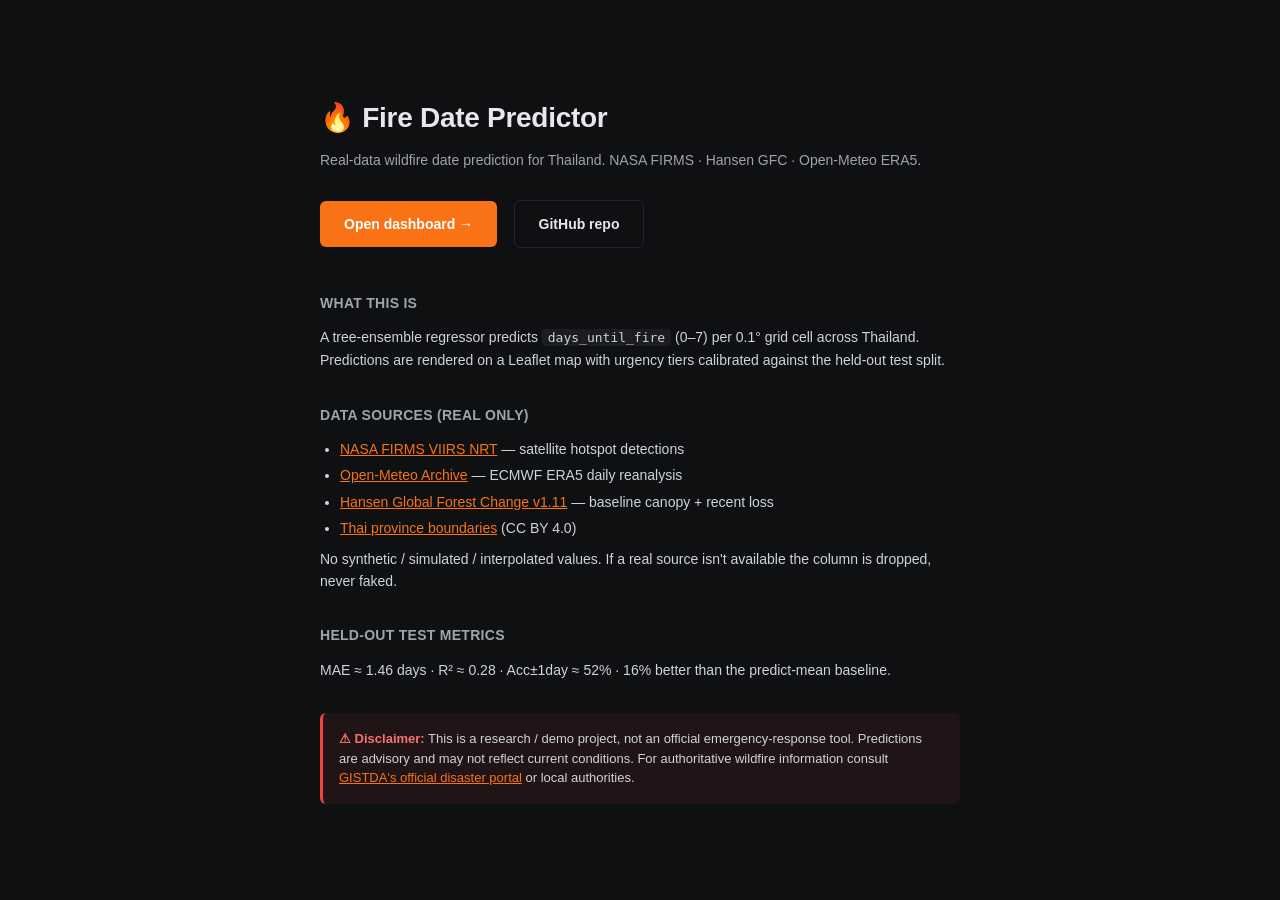
==== index.html @ 19538cf7 "feat: landing page at repo root for GitHub Pages Pages-served root URL (https://0maruz.github.io/Sci" ====
<!DOCTYPE html>
<html lang="en">
<head>
  <meta charset="UTF-8">
  <meta name="viewport" content="width=device-width, initial-scale=1.0">
  <title>Fire Date Predictor — Thailand</title>
  <meta name="description" content="Real-data wildfire date prediction for Thailand. Machine-learning forecasts of when each grid cell is likely to burn next, derived from NASA FIRMS satellite hotspots, ECMWF ERA5 weather, and Hansen Global Forest Change vegetation data.">

  <!-- Open Graph / Twitter card -->
  <meta property="og:title" content="Fire Date Predictor — Thailand">
  <meta property="og:description" content="ML forecasts of when each grid cell is likely to burn next, from real NASA / ECMWF / Hansen data.">
  <meta property="og:type" content="website">
  <meta name="twitter:card" content="summary">

  <style>
    * { margin: 0; padding: 0; box-sizing: border-box; }
    body {
      font-family: -apple-system, BlinkMacSystemFont, 'Inter', 'Segoe UI', Roboto, sans-serif;
      background: #0f1012;
      color: #e8e8ec;
      min-height: 100vh;
      display: flex;
      align-items: center;
      justify-content: center;
      padding: 24px;
      line-height: 1.6;
    }
    .container { max-width: 640px; }
    h1 {
      font-size: 28px;
      font-weight: 600;
      letter-spacing: -0.01em;
      margin-bottom: 8px;
    }
    .accent { color: #f97316; }
    .tagline { color: #a0a3aa; font-size: 14px; margin-bottom: 28px; }
    .cta {
      display: inline-block;
      padding: 12px 24px;
      background: #f97316;
      color: #fff;
      border-radius: 6px;
      text-decoration: none;
      font-weight: 600;
      font-size: 14px;
      margin-right: 12px;
      margin-bottom: 12px;
      transition: background 0.12s;
    }
    .cta:hover { background: #ea580c; }
    .cta.secondary {
      background: transparent;
      border: 1px solid #24252a;
      color: #e8e8ec;
    }
    .cta.secondary:hover { background: #1c1d22; }

    .section { margin-top: 32px; }
    .section h2 {
      font-size: 14px;
      font-weight: 600;
      color: #a0a3aa;
      letter-spacing: 0.02em;
      margin-bottom: 12px;
      text-transform: uppercase;
    }
    .section p { font-size: 14px; color: #d0d3da; margin-bottom: 8px; }
    .section ul { padding-left: 20px; font-size: 14px; color: #d0d3da; }
    .section li { margin-bottom: 4px; }
    a { color: #f97316; }
    a:hover { color: #fb923c; }

    .disclaimer {
      margin-top: 32px;
      padding: 16px;
      background: rgba(239, 68, 68, 0.08);
      border-left: 3px solid #ef4444;
      border-radius: 6px;
      font-size: 13px;
      color: #d0d3da;
      line-height: 1.5;
    }
    .disclaimer strong { color: #f87171; }

    code {
      background: #1c1d22;
      padding: 1px 6px;
      border-radius: 3px;
      font-size: 13px;
      font-family: 'SF Mono', Menlo, Consolas, monospace;
    }
  </style>
</head>
<body>
  <div class="container">
    <h1><span class="accent">🔥</span> Fire Date Predictor</h1>
    <p class="tagline">Real-data wildfire date prediction for Thailand. NASA FIRMS · Hansen GFC · Open-Meteo ERA5.</p>

    <a class="cta" href="frontend/">Open dashboard →</a>
    <a class="cta secondary" href="https://github.com/0Maruz/Science-Project">GitHub repo</a>

    <div class="section">
      <h2>What this is</h2>
      <p>A tree-ensemble regressor predicts <code>days_until_fire</code> (0–7) per 0.1° grid cell across Thailand. Predictions are rendered on a Leaflet map with urgency tiers calibrated against the held-out test split.</p>
    </div>

    <div class="section">
      <h2>Data sources (real only)</h2>
      <ul>
        <li><a href="https://firms.modaps.eosdis.nasa.gov/" target="_blank" rel="noopener">NASA FIRMS VIIRS NRT</a> — satellite hotspot detections</li>
        <li><a href="https://open-meteo.com/" target="_blank" rel="noopener">Open-Meteo Archive</a> — ECMWF ERA5 daily reanalysis</li>
        <li><a href="https://www.globalforestwatch.org/" target="_blank" rel="noopener">Hansen Global Forest Change v1.11</a> — baseline canopy + recent loss</li>
        <li><a href="https://github.com/apisit/thailand.json" target="_blank" rel="noopener">Thai province boundaries</a> (CC BY 4.0)</li>
      </ul>
      <p style="margin-top: 8px;">No synthetic / simulated / interpolated values. If a real source isn't available the column is dropped, never faked.</p>
    </div>

    <div class="section">
      <h2>Held-out test metrics</h2>
      <p>MAE ≈ 1.46 days · R² ≈ 0.28 · Acc±1day ≈ 52% · 16% better than the predict-mean baseline.</p>
    </div>

    <div class="disclaimer">
      <strong>⚠ Disclaimer:</strong> This is a research / demo project, not an official emergency-response tool. Predictions are advisory and may not reflect current conditions. For authoritative wildfire information consult <a href="https://disaster.gistda.or.th/fire" target="_blank" rel="noopener">GISTDA's official disaster portal</a> or local authorities.
    </div>
  </div>
</body>
</html>
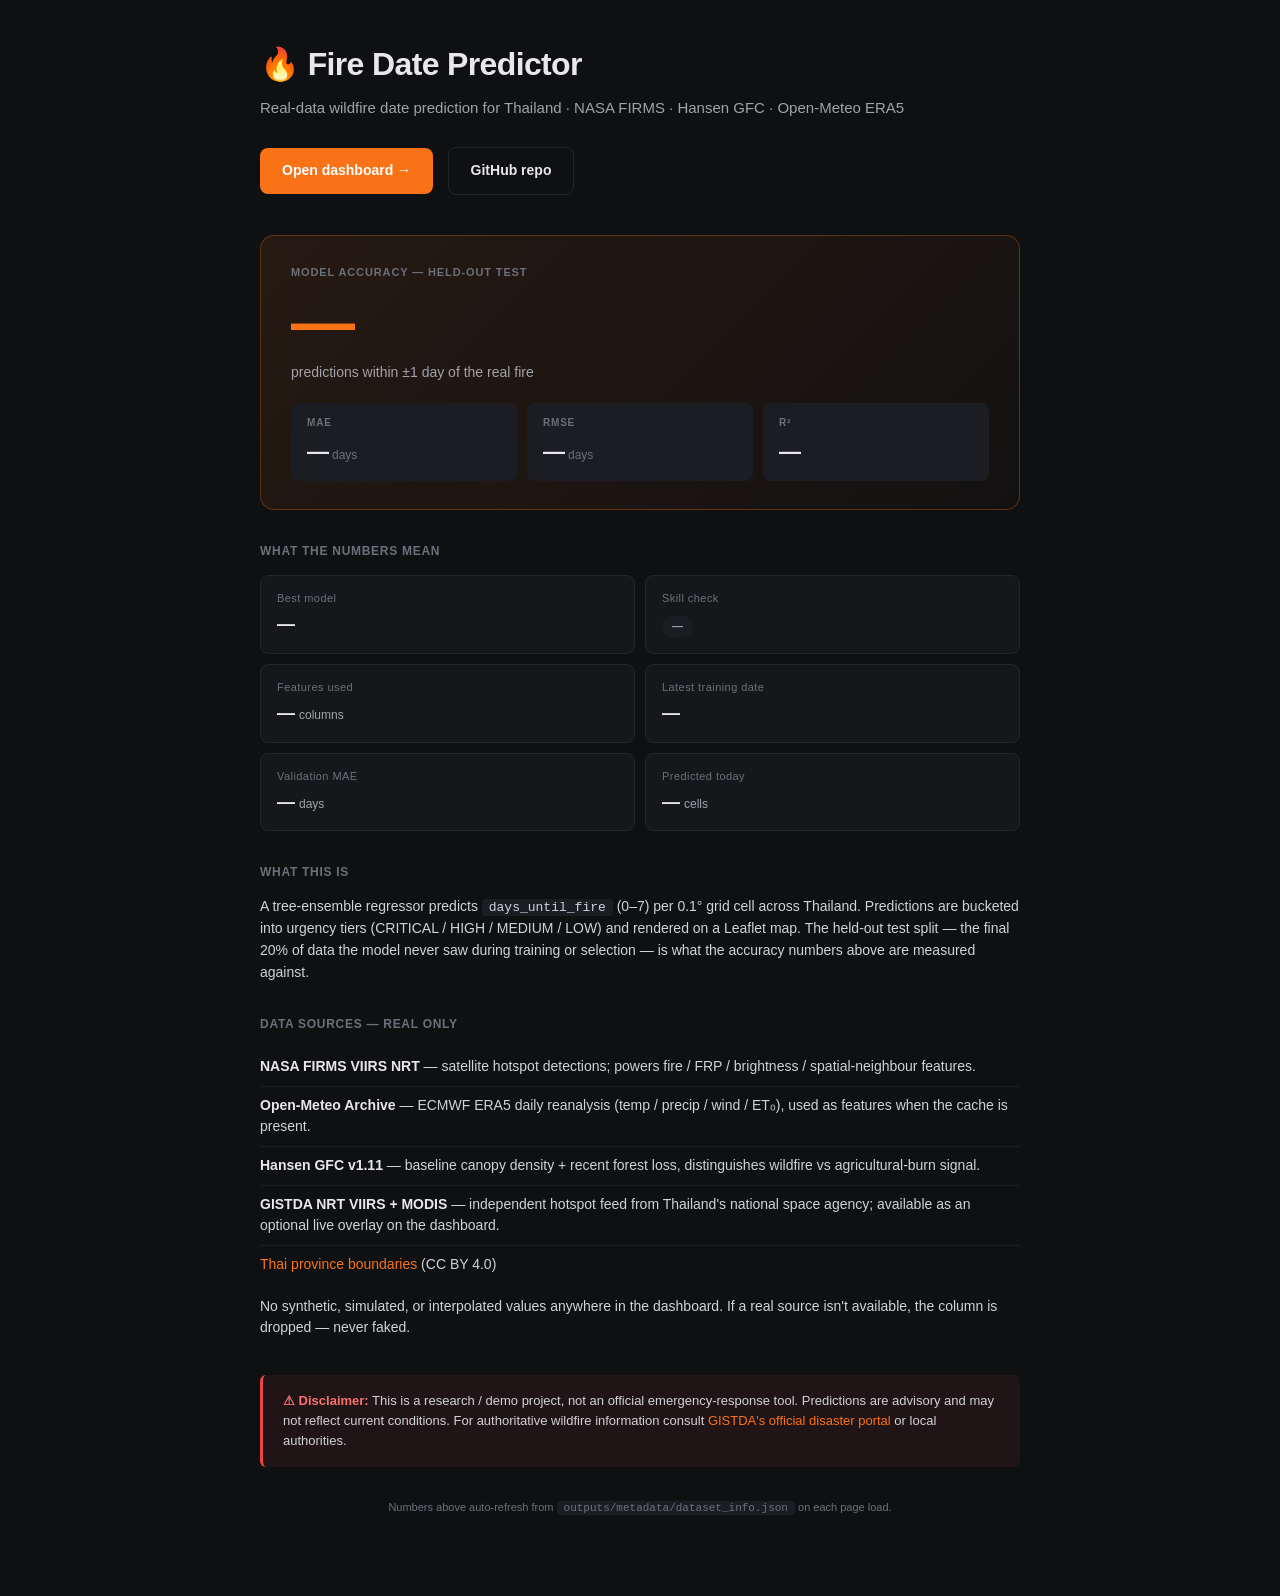
==== commit 9dc9ad03: "feat(landing+model): hero accuracy page + regularisation-tilted hyperparams Two changes:  1. index.h" ====
--- a/index.html
+++ b/index.html
@@ -6,7 +6,6 @@
   <title>Fire Date Predictor — Thailand</title>
   <meta name="description" content="Real-data wildfire date prediction for Thailand. Machine-learning forecasts of when each grid cell is likely to burn next, derived from NASA FIRMS satellite hotspots, ECMWF ERA5 weather, and Hansen Global Forest Change vegetation data.">
 
-  <!-- Open Graph / Twitter card -->
   <meta property="og:title" content="Fire Date Predictor — Thailand">
   <meta property="og:description" content="ML forecasts of when each grid cell is likely to burn next, from real NASA / ECMWF / Hansen data.">
   <meta property="og:type" content="website">
@@ -14,115 +13,376 @@
 
   <style>
     * { margin: 0; padding: 0; box-sizing: border-box; }
+    :root {
+      --bg:         #0f1012;
+      --surface:    #16171a;
+      --surface-2:  #1c1d22;
+      --border:     #24252a;
+      --text:       #e8e8ec;
+      --text-2:     #a0a3aa;
+      --text-3:     #6c707a;
+      --accent:     #f97316;
+      --accent-2:   #ea580c;
+      --critical:   #ef4444;
+      --high:       #f97316;
+      --medium:     #eab308;
+      --low:        #22c55e;
+      --good:       #22c55e;
+    }
+
+    html, body {
+      background: var(--bg);
+      color: var(--text);
+      font-family: -apple-system, BlinkMacSystemFont, 'Inter', 'Segoe UI', Roboto, sans-serif;
+      line-height: 1.55;
+      -webkit-font-smoothing: antialiased;
+    }
     body {
-      font-family: -apple-system, BlinkMacSystemFont, 'Inter', 'Segoe UI', Roboto, sans-serif;
-      background: #0f1012;
-      color: #e8e8ec;
       min-height: 100vh;
+      padding: 40px 24px 80px;
       display: flex;
+      flex-direction: column;
       align-items: center;
-      justify-content: center;
-      padding: 24px;
-      line-height: 1.6;
-    }
-    .container { max-width: 640px; }
+    }
+    .container { width: 100%; max-width: 760px; }
+
+    /* ── Header ──────────────────────────────────────────────────── */
     h1 {
-      font-size: 28px;
-      font-weight: 600;
-      letter-spacing: -0.01em;
-      margin-bottom: 8px;
-    }
-    .accent { color: #f97316; }
-    .tagline { color: #a0a3aa; font-size: 14px; margin-bottom: 28px; }
+      font-size: 32px;
+      font-weight: 700;
+      letter-spacing: -0.02em;
+      margin-bottom: 6px;
+    }
+    .accent { color: var(--accent); }
+    .tagline {
+      color: var(--text-2);
+      font-size: 15px;
+      margin-bottom: 28px;
+    }
     .cta {
       display: inline-block;
-      padding: 12px 24px;
-      background: #f97316;
+      padding: 12px 22px;
+      background: var(--accent);
       color: #fff;
-      border-radius: 6px;
+      border-radius: 8px;
       text-decoration: none;
       font-weight: 600;
       font-size: 14px;
-      margin-right: 12px;
-      margin-bottom: 12px;
-      transition: background 0.12s;
-    }
-    .cta:hover { background: #ea580c; }
+      margin-right: 10px;
+      margin-bottom: 8px;
+      transition: background 0.12s, transform 0.12s;
+    }
+    .cta:hover { background: var(--accent-2); transform: translateY(-1px); }
     .cta.secondary {
       background: transparent;
-      border: 1px solid #24252a;
-      color: #e8e8ec;
-    }
-    .cta.secondary:hover { background: #1c1d22; }
-
+      border: 1px solid var(--border);
+      color: var(--text);
+    }
+    .cta.secondary:hover { background: var(--surface-2); }
+
+    /* ── Hero accuracy ──────────────────────────────────────────── */
+    .hero {
+      margin-top: 32px;
+      padding: 28px 30px;
+      background: linear-gradient(135deg, rgba(249,115,22,0.10), rgba(249,115,22,0.02));
+      border: 1px solid rgba(249,115,22,0.30);
+      border-radius: 14px;
+    }
+    .hero-label {
+      font-size: 11px;
+      font-weight: 600;
+      text-transform: uppercase;
+      letter-spacing: 0.08em;
+      color: var(--text-3);
+    }
+    .hero-value {
+      font-size: 64px;
+      font-weight: 800;
+      color: var(--accent);
+      line-height: 1.05;
+      font-variant-numeric: tabular-nums;
+      letter-spacing: -0.03em;
+      margin-top: 8px;
+    }
+    .hero-sub {
+      font-size: 14px;
+      color: var(--text-2);
+      margin-top: 6px;
+    }
+    .hero-stats {
+      display: grid;
+      grid-template-columns: repeat(3, 1fr);
+      gap: 10px;
+      margin-top: 20px;
+    }
+    .hero-stat {
+      padding: 12px 16px;
+      background: var(--surface-2);
+      border-radius: 8px;
+    }
+    .hero-stat-label {
+      font-size: 10px;
+      font-weight: 600;
+      text-transform: uppercase;
+      letter-spacing: 0.08em;
+      color: var(--text-3);
+    }
+    .hero-stat-value {
+      font-size: 22px;
+      font-weight: 700;
+      color: var(--text);
+      margin-top: 4px;
+      font-variant-numeric: tabular-nums;
+    }
+    .hero-stat-value .unit {
+      font-size: 12px;
+      color: var(--text-3);
+      font-weight: 500;
+      margin-left: 3px;
+    }
+
+    /* ── Cards (validation / dataset / sources) ─────────────────── */
     .section { margin-top: 32px; }
     .section h2 {
-      font-size: 14px;
-      font-weight: 600;
-      color: #a0a3aa;
-      letter-spacing: 0.02em;
-      margin-bottom: 12px;
+      font-size: 12px;
+      font-weight: 600;
+      color: var(--text-3);
+      letter-spacing: 0.06em;
+      margin-bottom: 14px;
       text-transform: uppercase;
     }
+    .cards {
+      display: grid;
+      grid-template-columns: repeat(2, 1fr);
+      gap: 10px;
+    }
+    .card {
+      padding: 14px 16px;
+      background: var(--surface);
+      border: 1px solid var(--border);
+      border-radius: 8px;
+    }
+    .card-label {
+      font-size: 11px;
+      color: var(--text-3);
+      letter-spacing: 0.04em;
+    }
+    .card-value {
+      font-size: 18px;
+      font-weight: 700;
+      color: var(--text);
+      margin-top: 4px;
+      font-variant-numeric: tabular-nums;
+    }
+    .card-value .small {
+      font-size: 12px;
+      color: var(--text-2);
+      font-weight: 500;
+      margin-left: 4px;
+    }
+
+    .badge {
+      display: inline-block;
+      padding: 2px 10px;
+      border-radius: 999px;
+      font-size: 11px;
+      font-weight: 600;
+      letter-spacing: 0.04em;
+      text-transform: uppercase;
+    }
+    .badge.good     { background: rgba(34,197,94,0.14); color: var(--good); }
+    .badge.warn     { background: rgba(234,179,8,0.14); color: var(--medium); }
+    .badge.neutral  { background: var(--surface-2); color: var(--text-2); }
+
+    /* ── Lists / sources ────────────────────────────────────────── */
     .section p { font-size: 14px; color: #d0d3da; margin-bottom: 8px; }
-    .section ul { padding-left: 20px; font-size: 14px; color: #d0d3da; }
-    .section li { margin-bottom: 4px; }
-    a { color: #f97316; }
+    .section ul { list-style: none; padding-left: 0; font-size: 14px; }
+    .section li {
+      padding: 8px 0;
+      border-bottom: 1px solid var(--surface-2);
+      color: #d0d3da;
+    }
+    .section li:last-child { border-bottom: none; }
+    .section li b { color: var(--text); font-weight: 600; }
+    a { color: var(--accent); text-decoration: none; }
     a:hover { color: #fb923c; }
 
+    code {
+      background: var(--surface-2);
+      padding: 1px 7px;
+      border-radius: 4px;
+      font-size: 13px;
+      font-family: 'SF Mono', Menlo, Consolas, monospace;
+    }
+
+    /* ── Footer disclaimer ──────────────────────────────────────── */
     .disclaimer {
-      margin-top: 32px;
-      padding: 16px;
-      background: rgba(239, 68, 68, 0.08);
-      border-left: 3px solid #ef4444;
+      margin-top: 36px;
+      padding: 16px 20px;
+      background: rgba(239,68,68,0.08);
+      border-left: 3px solid var(--critical);
       border-radius: 6px;
       font-size: 13px;
       color: #d0d3da;
-      line-height: 1.5;
     }
     .disclaimer strong { color: #f87171; }
 
-    code {
-      background: #1c1d22;
-      padding: 1px 6px;
-      border-radius: 3px;
-      font-size: 13px;
-      font-family: 'SF Mono', Menlo, Consolas, monospace;
+    .footer {
+      margin-top: 32px;
+      font-size: 11px;
+      color: var(--text-3);
+      text-align: center;
+    }
+    .footer code { font-size: 11px; }
+
+    @media (max-width: 600px) {
+      h1 { font-size: 24px; }
+      .hero-value { font-size: 44px; }
+      .hero-stats { grid-template-columns: 1fr; }
+      .cards { grid-template-columns: 1fr; }
     }
   </style>
 </head>
 <body>
   <div class="container">
     <h1><span class="accent">🔥</span> Fire Date Predictor</h1>
-    <p class="tagline">Real-data wildfire date prediction for Thailand. NASA FIRMS · Hansen GFC · Open-Meteo ERA5.</p>
+    <p class="tagline">Real-data wildfire date prediction for Thailand · NASA FIRMS · Hansen GFC · Open-Meteo ERA5</p>
 
     <a class="cta" href="frontend/">Open dashboard →</a>
     <a class="cta secondary" href="https://github.com/0Maruz/Science-Project">GitHub repo</a>
 
+    <!-- Hero accuracy — auto-populated from outputs/metadata/dataset_info.json at load time -->
+    <div class="hero">
+      <div class="hero-label">Model accuracy — held-out test</div>
+      <div class="hero-value" id="heroAcc">—</div>
+      <div class="hero-sub" id="heroSub">predictions within ±1 day of the real fire</div>
+      <div class="hero-stats">
+        <div class="hero-stat">
+          <div class="hero-stat-label">MAE</div>
+          <div class="hero-stat-value"><span id="heroMae">—</span><span class="unit">days</span></div>
+        </div>
+        <div class="hero-stat">
+          <div class="hero-stat-label">RMSE</div>
+          <div class="hero-stat-value"><span id="heroRmse">—</span><span class="unit">days</span></div>
+        </div>
+        <div class="hero-stat">
+          <div class="hero-stat-label">R²</div>
+          <div class="hero-stat-value" id="heroR2">—</div>
+        </div>
+      </div>
+    </div>
+
+    <!-- Detail breakdown -->
+    <div class="section">
+      <h2>What the numbers mean</h2>
+      <div class="cards">
+        <div class="card">
+          <div class="card-label">Best model</div>
+          <div class="card-value" id="detailBestModel">—</div>
+        </div>
+        <div class="card">
+          <div class="card-label">Skill check</div>
+          <div class="card-value" id="detailSkill"><span class="badge neutral">—</span></div>
+        </div>
+        <div class="card">
+          <div class="card-label">Features used</div>
+          <div class="card-value"><span id="detailFeatures">—</span><span class="small">columns</span></div>
+        </div>
+        <div class="card">
+          <div class="card-label">Latest training date</div>
+          <div class="card-value" id="detailDate">—</div>
+        </div>
+        <div class="card">
+          <div class="card-label">Validation MAE</div>
+          <div class="card-value"><span id="detailValMae">—</span><span class="small">days</span></div>
+        </div>
+        <div class="card">
+          <div class="card-label">Predicted today</div>
+          <div class="card-value"><span id="detailPredCount">—</span><span class="small">cells</span></div>
+        </div>
+      </div>
+    </div>
+
     <div class="section">
       <h2>What this is</h2>
-      <p>A tree-ensemble regressor predicts <code>days_until_fire</code> (0–7) per 0.1° grid cell across Thailand. Predictions are rendered on a Leaflet map with urgency tiers calibrated against the held-out test split.</p>
+      <p>A tree-ensemble regressor predicts <code>days_until_fire</code> (0–7) per 0.1° grid cell across Thailand. Predictions are bucketed into urgency tiers (CRITICAL / HIGH / MEDIUM / LOW) and rendered on a Leaflet map. The held-out test split — the final 20% of data the model never saw during training or selection — is what the accuracy numbers above are measured against.</p>
     </div>
 
     <div class="section">
-      <h2>Data sources (real only)</h2>
+      <h2>Data sources — real only</h2>
       <ul>
-        <li><a href="https://firms.modaps.eosdis.nasa.gov/" target="_blank" rel="noopener">NASA FIRMS VIIRS NRT</a> — satellite hotspot detections</li>
-        <li><a href="https://open-meteo.com/" target="_blank" rel="noopener">Open-Meteo Archive</a> — ECMWF ERA5 daily reanalysis</li>
-        <li><a href="https://www.globalforestwatch.org/" target="_blank" rel="noopener">Hansen Global Forest Change v1.11</a> — baseline canopy + recent loss</li>
+        <li><a href="https://firms.modaps.eosdis.nasa.gov/" target="_blank" rel="noopener"><b>NASA FIRMS VIIRS NRT</b></a> — satellite hotspot detections; powers fire / FRP / brightness / spatial-neighbour features.</li>
+        <li><a href="https://open-meteo.com/" target="_blank" rel="noopener"><b>Open-Meteo Archive</b></a> — ECMWF ERA5 daily reanalysis (temp / precip / wind / ET₀), used as features when the cache is present.</li>
+        <li><a href="https://www.globalforestwatch.org/" target="_blank" rel="noopener"><b>Hansen GFC v1.11</b></a> — baseline canopy density + recent forest loss, distinguishes wildfire vs agricultural-burn signal.</li>
+        <li><a href="https://gistda.or.th/" target="_blank" rel="noopener"><b>GISTDA NRT VIIRS + MODIS</b></a> — independent hotspot feed from Thailand's national space agency; available as an optional live overlay on the dashboard.</li>
         <li><a href="https://github.com/apisit/thailand.json" target="_blank" rel="noopener">Thai province boundaries</a> (CC BY 4.0)</li>
       </ul>
-      <p style="margin-top: 8px;">No synthetic / simulated / interpolated values. If a real source isn't available the column is dropped, never faked.</p>
-    </div>
-
-    <div class="section">
-      <h2>Held-out test metrics</h2>
-      <p>MAE ≈ 1.46 days · R² ≈ 0.28 · Acc±1day ≈ 52% · 16% better than the predict-mean baseline.</p>
+      <p style="margin-top: 12px;">No synthetic, simulated, or interpolated values anywhere in the dashboard. If a real source isn't available, the column is dropped — never faked.</p>
     </div>
 
     <div class="disclaimer">
       <strong>⚠ Disclaimer:</strong> This is a research / demo project, not an official emergency-response tool. Predictions are advisory and may not reflect current conditions. For authoritative wildfire information consult <a href="https://disaster.gistda.or.th/fire" target="_blank" rel="noopener">GISTDA's official disaster portal</a> or local authorities.
     </div>
+
+    <div class="footer">
+      Numbers above auto-refresh from <code>outputs/metadata/dataset_info.json</code> on each page load.
+    </div>
   </div>
+
+  <script>
+    // Auto-populate the hero + detail numbers from the latest training run.
+    // Lives at outputs/metadata/dataset_info.json, written by src/train.py.
+    // Fails silently — the page degrades to "—" placeholders.
+    (async function () {
+      const fmt = (v, d = 2) => (typeof v === "number" && isFinite(v) ? v.toFixed(d) : "—");
+      const fmtPct = (v) => (typeof v === "number" ? (v * 100).toFixed(1) + "%" : "—");
+      try {
+        // Cache-bust so a freshly-trained model is reflected immediately on
+        // the next visit instead of falling behind by a CDN TTL.
+        const res = await fetch("outputs/metadata/dataset_info.json?_=" + Date.now());
+        if (!res.ok) return;
+        const data = await res.json();
+        const model = data.model || {};
+        const test = model.test_metrics || {};
+        const val = model.val_metrics || {};
+
+        // Hero
+        document.getElementById("heroAcc").textContent = fmtPct(test.accuracy_within_1day);
+        document.getElementById("heroMae").textContent = fmt(test.mae_days);
+        document.getElementById("heroRmse").textContent = fmt(test.rmse_days);
+        document.getElementById("heroR2").textContent = fmt(test.r2, 3);
+
+        // Detail breakdown
+        document.getElementById("detailBestModel").textContent = data.best_model || "—";
+        document.getElementById("detailFeatures").textContent = (data.features || []).length || "—";
+        document.getElementById("detailValMae").textContent = fmt(val.mae_days);
+
+        const skillEl = document.getElementById("detailSkill");
+        if (model.skill_check_passed === true) {
+          skillEl.innerHTML = '<span class="badge good">passed</span>';
+        } else if (model.skill_check_passed === false) {
+          skillEl.innerHTML = '<span class="badge warn">failed</span>';
+        }
+
+        // Latest snapshot date + predicted cell count — read from the GeoJSON
+        // metadata since dataset_info doesn't carry per-snapshot info.
+        try {
+          const gRes = await fetch("outputs/riskmap/fire_dates_all.geojson?_=" + Date.now());
+          if (gRes.ok) {
+            const geo = await gRes.json();
+            const meta = geo.metadata || {};
+            document.getElementById("detailDate").textContent = meta.base_date || "—";
+            const predCount = (geo.features || []).filter(
+              (f) => f.properties && f.properties.source === "predicted"
+                  && f.properties.base_date === meta.base_date
+            ).length;
+            document.getElementById("detailPredCount").textContent = predCount || "—";
+          }
+        } catch (_) { /* fail silently */ }
+      } catch (err) {
+        console.warn("dataset_info.json fetch failed:", err);
+      }
+    })();
+  </script>
 </body>
 </html>
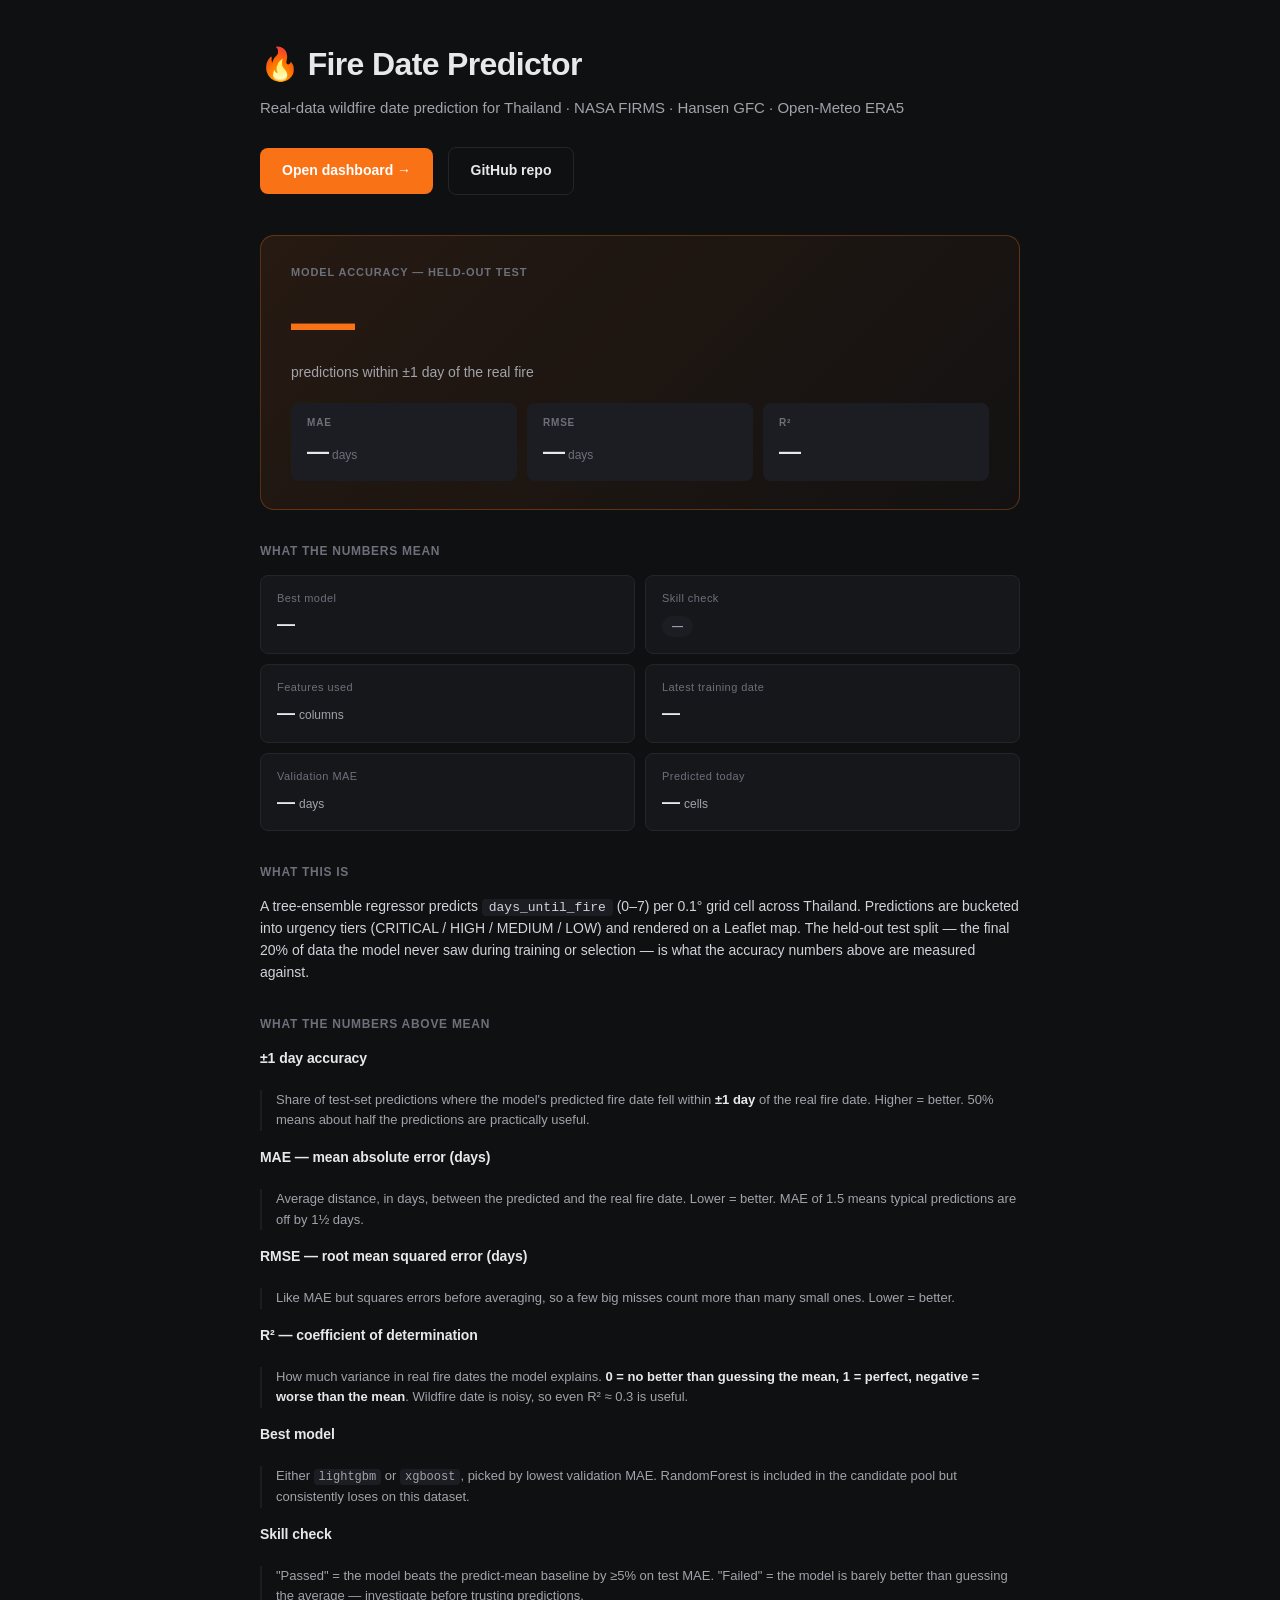
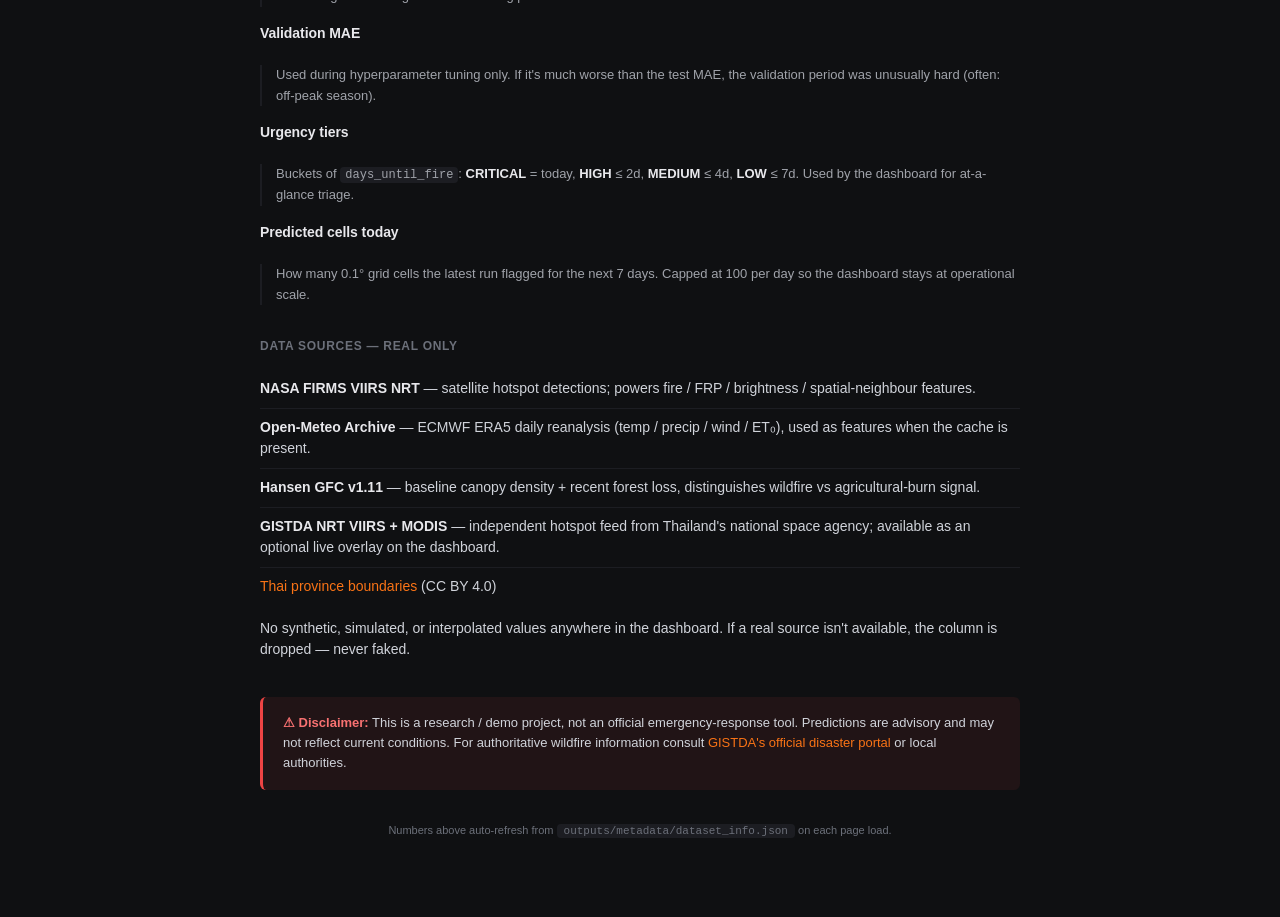
==== commit 12dd69bc: "feat(ui): explain every metric — glossary + hover tooltips Adds plain-language definitions for every" ====
--- a/index.html
+++ b/index.html
@@ -215,6 +215,29 @@
       font-family: 'SF Mono', Menlo, Consolas, monospace;
     }
 
+    /* ── Glossary list ─────────────────────────────────────────── */
+    .glossary {
+      display: flex;
+      flex-direction: column;
+      gap: 16px;
+    }
+    .glossary dt {
+      font-size: 14px;
+      font-weight: 600;
+      color: var(--text);
+      letter-spacing: -0.005em;
+    }
+    .glossary dd {
+      margin-top: 4px;
+      font-size: 13px;
+      color: var(--text-2);
+      line-height: 1.6;
+      padding-left: 14px;
+      border-left: 2px solid var(--surface-2);
+    }
+    .glossary dd b { color: var(--text); font-weight: 600; }
+    .glossary dd code { font-size: 12px; padding: 1px 5px; }
+
     /* ── Footer disclaimer ──────────────────────────────────────── */
     .disclaimer {
       margin-top: 36px;
@@ -306,6 +329,38 @@
     <div class="section">
       <h2>What this is</h2>
       <p>A tree-ensemble regressor predicts <code>days_until_fire</code> (0–7) per 0.1° grid cell across Thailand. Predictions are bucketed into urgency tiers (CRITICAL / HIGH / MEDIUM / LOW) and rendered on a Leaflet map. The held-out test split — the final 20% of data the model never saw during training or selection — is what the accuracy numbers above are measured against.</p>
+    </div>
+
+    <div class="section">
+      <h2>What the numbers above mean</h2>
+      <dl class="glossary">
+        <dt>±1 day accuracy</dt>
+        <dd>Share of test-set predictions where the model's predicted fire date fell within <b>±1 day</b> of the real fire date. Higher = better. 50% means about half the predictions are practically useful.</dd>
+
+        <dt>MAE — mean absolute error (days)</dt>
+        <dd>Average distance, in days, between the predicted and the real fire date. Lower = better. MAE of 1.5 means typical predictions are off by 1½ days.</dd>
+
+        <dt>RMSE — root mean squared error (days)</dt>
+        <dd>Like MAE but squares errors before averaging, so a few big misses count more than many small ones. Lower = better.</dd>
+
+        <dt>R² — coefficient of determination</dt>
+        <dd>How much variance in real fire dates the model explains. <b>0 = no better than guessing the mean, 1 = perfect, negative = worse than the mean</b>. Wildfire date is noisy, so even R² ≈ 0.3 is useful.</dd>
+
+        <dt>Best model</dt>
+        <dd>Either <code>lightgbm</code> or <code>xgboost</code>, picked by lowest validation MAE. RandomForest is included in the candidate pool but consistently loses on this dataset.</dd>
+
+        <dt>Skill check</dt>
+        <dd>"Passed" = the model beats the predict-mean baseline by ≥5% on test MAE. "Failed" = the model is barely better than guessing the average — investigate before trusting predictions.</dd>
+
+        <dt>Validation MAE</dt>
+        <dd>Used during hyperparameter tuning only. If it's much worse than the test MAE, the validation period was unusually hard (often: off-peak season).</dd>
+
+        <dt>Urgency tiers</dt>
+        <dd>Buckets of <code>days_until_fire</code>: <b>CRITICAL</b> = today, <b>HIGH</b> ≤ 2d, <b>MEDIUM</b> ≤ 4d, <b>LOW</b> ≤ 7d. Used by the dashboard for at-a-glance triage.</dd>
+
+        <dt>Predicted cells today</dt>
+        <dd>How many 0.1° grid cells the latest run flagged for the next 7 days. Capped at 100 per day so the dashboard stays at operational scale.</dd>
+      </dl>
     </div>
 
     <div class="section">
